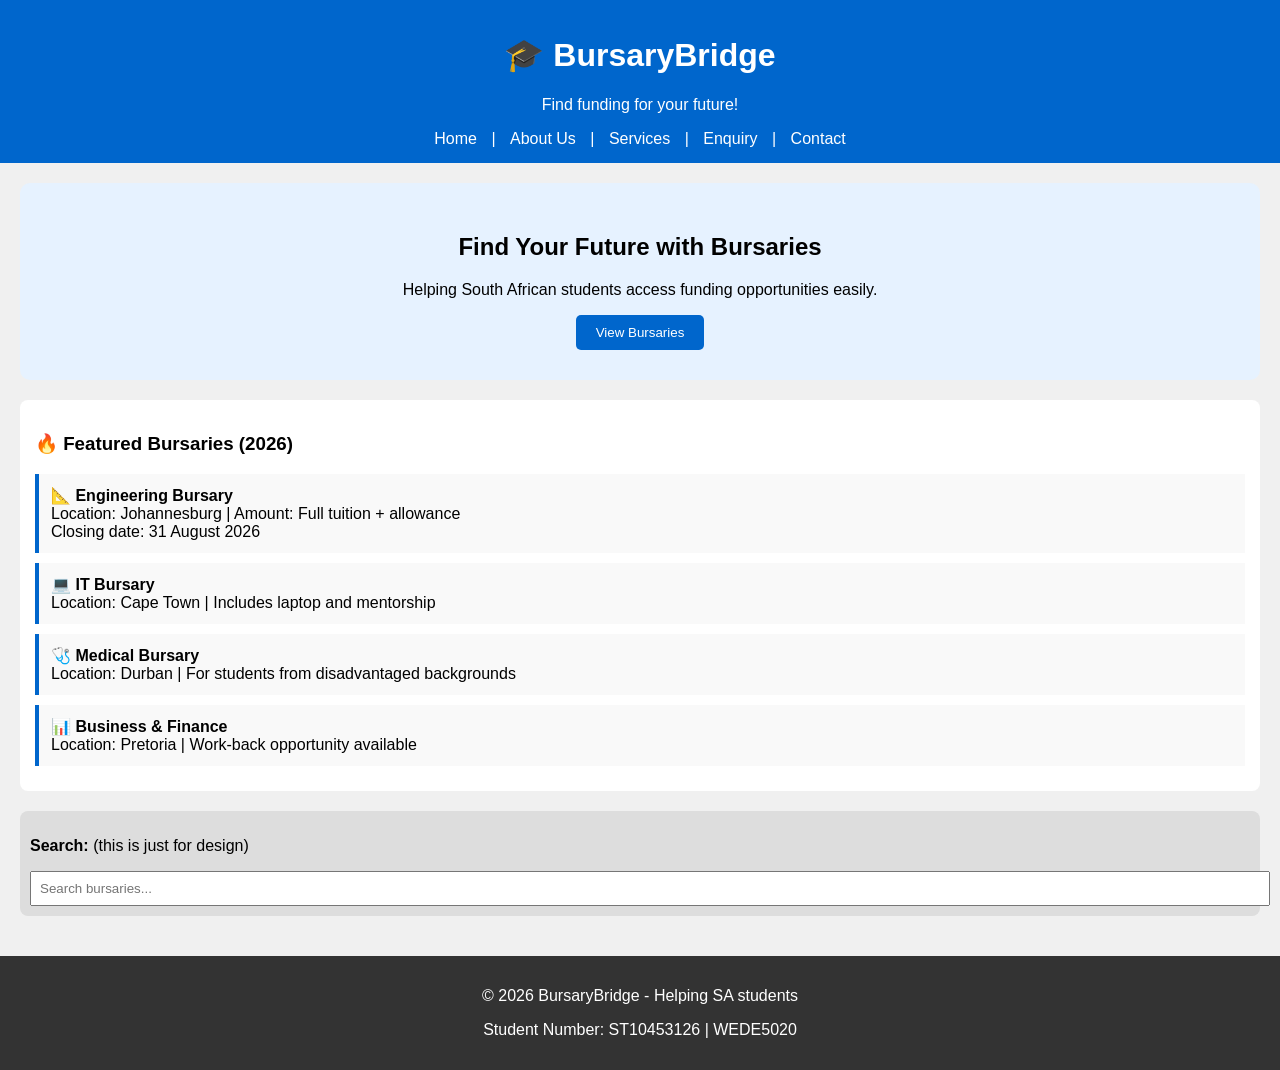
==== index.html @ c9a3b0b3 "feat(bursarybridge): launch full website with 5 pages and responsive CSS" ====
<!DOCTYPE html>
<html lang="en">
<head>
    <meta charset="UTF-8">
    <meta name="viewport" content="width=device-width, initial-scale=1.0">
    <title>BursaryBridge - Home</title>
    <style>
        /* student style - simple and basic */
        body {
            font-family: Arial, Helvetica, sans-serif;
            margin: 0;
            padding: 0;
            background-color: #f0f0f0;
        }
        header {
            background-color: #0066cc;
            color: white;
            padding: 15px;
            text-align: center;
        }
        nav a {
            color: white;
            margin: 0 10px;
            text-decoration: none;
        }
        nav a:hover {
            text-decoration: underline;
        }
        .container {
            padding: 20px;
            min-height: 500px;
        }
        .hero {
            background-color: #e6f2ff;
            padding: 30px;
            text-align: center;
            border-radius: 10px;
            margin-bottom: 20px;
        }
        button {
            background-color: #0066cc;
            color: white;
            padding: 10px 20px;
            border: none;
            cursor: pointer;
            border-radius: 5px;
        }
        button:hover {
            background-color: #004d99;
        }
        .bursary-list {
            background-color: white;
            padding: 15px;
            border-radius: 8px;
        }
        .bursary-item {
            background-color: #f9f9f9;
            padding: 12px;
            margin: 10px 0;
            border-left: 4px solid #0066cc;
        }
        footer {
            background-color: #333;
            color: white;
            text-align: center;
            padding: 15px;
            margin-top: 20px;
        }
    </style>
</head>
<body>

<header>
    <h1>🎓 BursaryBridge</h1>
    <p>Find funding for your future!</p>
    <nav>
        <a href="index.html">Home</a> |
        <a href="about.html">About Us</a> |
        <a href="services.html">Services</a> |
        <a href="enquiry.html">Enquiry</a> |
        <a href="contact.html">Contact</a>
    </nav>
</header>

<div class="container">
    <div class="hero">
        <h2>Find Your Future with Bursaries</h2>
        <p>Helping South African students access funding opportunities easily.</p>
        <button onclick="window.location.href='services.html'">View Bursaries</button>
    </div>

    <div class="bursary-list">
        <h3>🔥 Featured Bursaries (2026)</h3>
        
        <div class="bursary-item">
            <strong>📐 Engineering Bursary</strong><br>
            Location: Johannesburg | Amount: Full tuition + allowance<br>
            Closing date: 31 August 2026
        </div>
        
        <div class="bursary-item">
            <strong>💻 IT Bursary</strong><br>
            Location: Cape Town | Includes laptop and mentorship
        </div>
        
        <div class="bursary-item">
            <strong>🩺 Medical Bursary</strong><br>
            Location: Durban | For students from disadvantaged backgrounds
        </div>
        
        <div class="bursary-item">
            <strong>📊 Business & Finance</strong><br>
            Location: Pretoria | Work-back opportunity available
        </div>
    </div>
    
    <!-- i tried to add a search box but it doesnt work without js -->
    <div style="margin-top: 20px; background:#ddd; padding:10px; border-radius:8px;">
        <p><strong>Search:</strong> (this is just for design)</p>
        <input type="text" placeholder="Search bursaries..." style="width:100%; padding:8px;">
    </div>
</div>

<footer>
    <p>&copy; 2026 BursaryBridge - Helping SA students</p>
    <p>Student Number: ST10453126 | WEDE5020</p>
</footer>

</body>
</html>
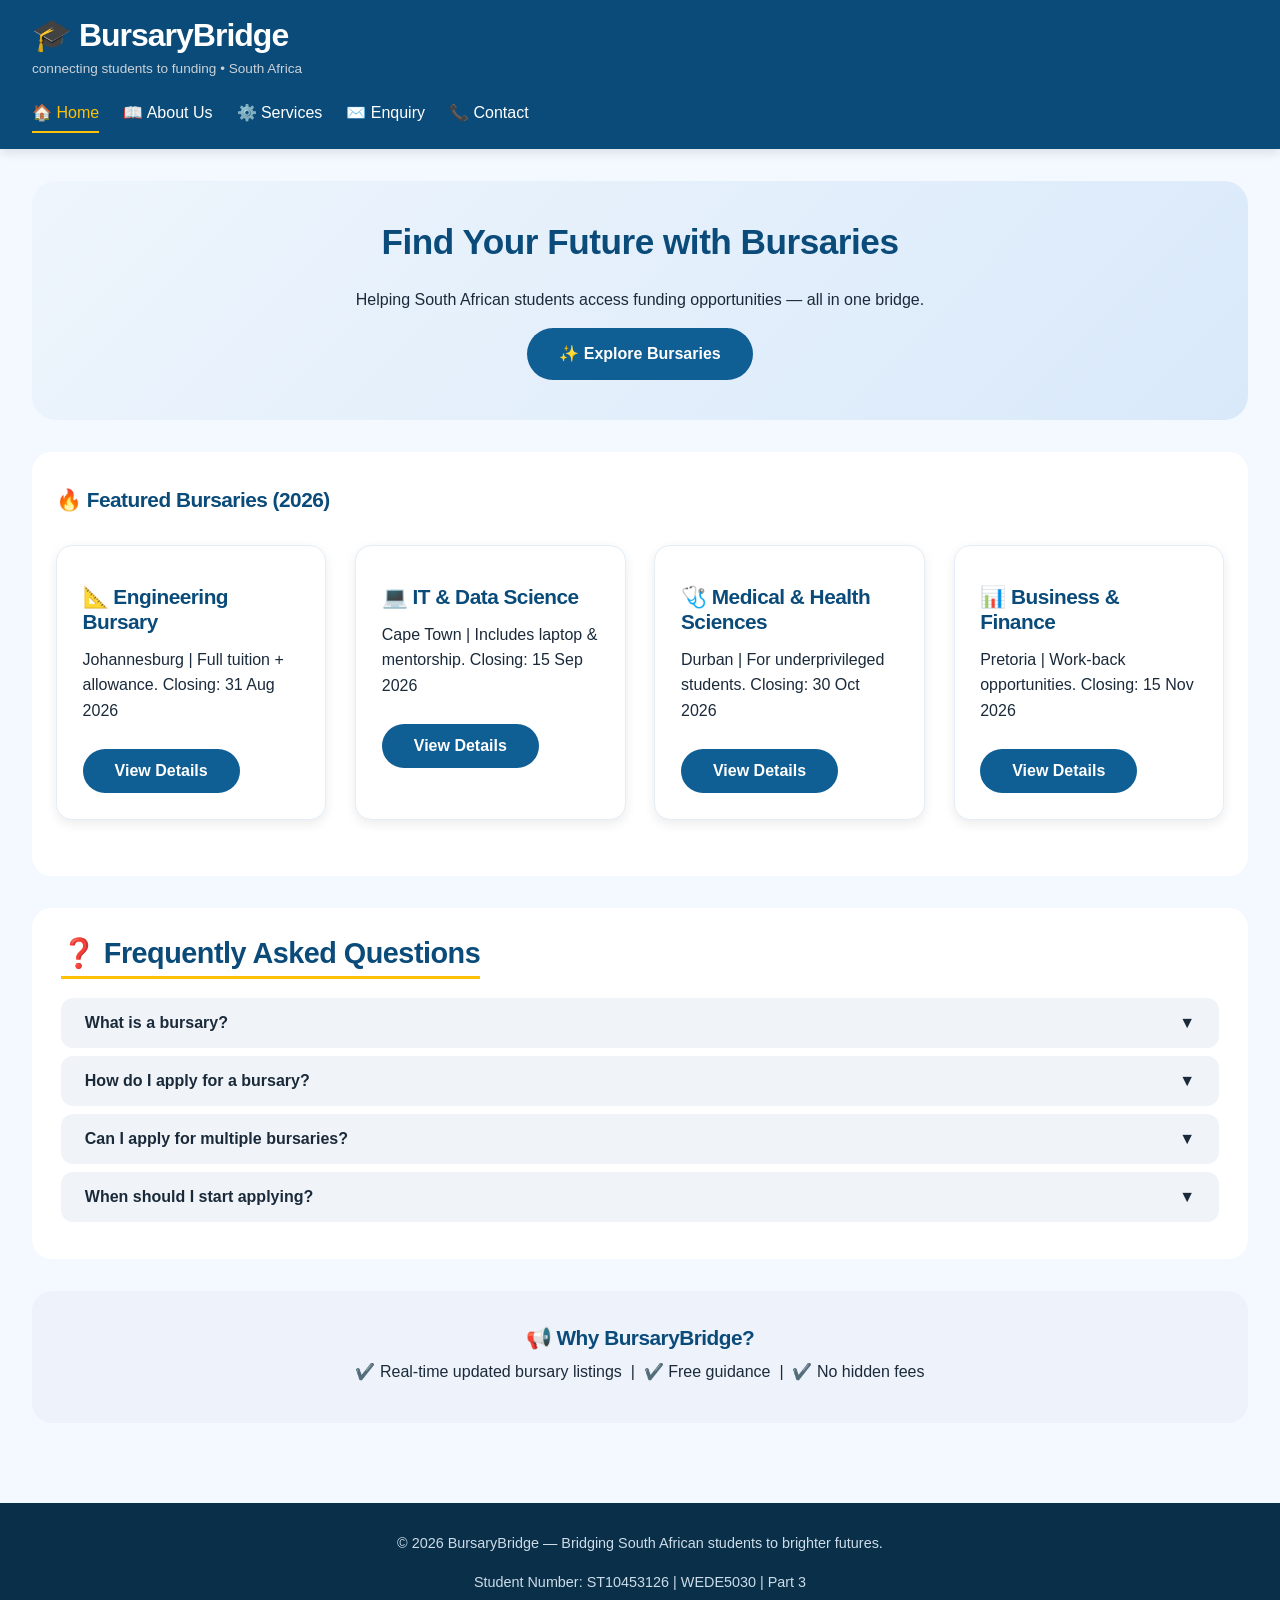
==== commit 19b91ab4: "git add . git commit -m "feat(website): complete BursaryBridge with all features, responsive design " ====
--- a/index.html
+++ b/index.html
@@ -3,128 +3,134 @@
 <head>
     <meta charset="UTF-8">
     <meta name="viewport" content="width=device-width, initial-scale=1.0">
-    <title>BursaryBridge - Home</title>
-    <style>
-        /* student style - simple and basic */
-        body {
-            font-family: Arial, Helvetica, sans-serif;
-            margin: 0;
-            padding: 0;
-            background-color: #f0f0f0;
-        }
-        header {
-            background-color: #0066cc;
-            color: white;
-            padding: 15px;
-            text-align: center;
-        }
-        nav a {
-            color: white;
-            margin: 0 10px;
-            text-decoration: none;
-        }
-        nav a:hover {
-            text-decoration: underline;
-        }
-        .container {
-            padding: 20px;
-            min-height: 500px;
-        }
-        .hero {
-            background-color: #e6f2ff;
-            padding: 30px;
-            text-align: center;
-            border-radius: 10px;
-            margin-bottom: 20px;
-        }
-        button {
-            background-color: #0066cc;
-            color: white;
-            padding: 10px 20px;
-            border: none;
-            cursor: pointer;
-            border-radius: 5px;
-        }
-        button:hover {
-            background-color: #004d99;
-        }
-        .bursary-list {
-            background-color: white;
-            padding: 15px;
-            border-radius: 8px;
-        }
-        .bursary-item {
-            background-color: #f9f9f9;
-            padding: 12px;
-            margin: 10px 0;
-            border-left: 4px solid #0066cc;
-        }
-        footer {
-            background-color: #333;
-            color: white;
-            text-align: center;
-            padding: 15px;
-            margin-top: 20px;
-        }
-    </style>
+    
+    <!-- ========== SEO META TAGS ========== -->
+    <title>BursaryBridge - Find Bursaries in South Africa</title>
+    <meta name="title" content="BursaryBridge - Find Bursaries in South Africa">
+    <meta name="description" content="BursaryBridge helps South African students find and apply for bursaries. Find funding for engineering, IT, medical, and business studies.">
+    <meta name="keywords" content="bursaries, south africa, student funding, scholarships, study grants, university funding">
+    <meta name="robots" content="index, follow">
+    <link rel="canonical" href="https://bursarybridge.co.za/">
+    
+    <!-- Open Graph / Social Media -->
+    <meta property="og:title" content="BursaryBridge - Find Bursaries in South Africa">
+    <meta property="og:description" content="Find funding for your studies. BursaryBridge helps South African students access bursary opportunities.">
+    <meta property="og:type" content="website">
+    <meta property="og:url" content="https://bursarybridge.co.za/">
+    
+    <link rel="stylesheet" href="style.css">
 </head>
 <body>
 
-<header>
-    <h1>🎓 BursaryBridge</h1>
-    <p>Find funding for your future!</p>
-    <nav>
-        <a href="index.html">Home</a> |
-        <a href="about.html">About Us</a> |
-        <a href="services.html">Services</a> |
-        <a href="enquiry.html">Enquiry</a> |
-        <a href="contact.html">Contact</a>
+<header class="site-header">
+    <div class="logo-area">
+        <h1>🎓 BursaryBridge</h1>
+        <p>connecting students to funding • South Africa</p>
+    </div>
+    <nav class="nav-links">
+        <a href="index.html" class="active">🏠 Home</a>
+        <a href="about.html">📖 About Us</a>
+        <a href="services.html">⚙️ Services</a>
+        <a href="enquiry.html">✉️ Enquiry</a>
+        <a href="contact.html">📞 Contact</a>
     </nav>
 </header>
 
-<div class="container">
+<main class="container">
+    <!-- ========== HERO SECTION ========== -->
     <div class="hero">
         <h2>Find Your Future with Bursaries</h2>
-        <p>Helping South African students access funding opportunities easily.</p>
-        <button onclick="window.location.href='services.html'">View Bursaries</button>
+        <p>Helping South African students access funding opportunities — all in one bridge.</p>
+        <a href="services.html" class="btn-primary">✨ Explore Bursaries</a>
     </div>
 
+    <!-- ========== FEATURED BURSARIES ========== -->
     <div class="bursary-list">
         <h3>🔥 Featured Bursaries (2026)</h3>
+        <div class="card-grid">
+            <div class="card">
+                <h3>📐 Engineering Bursary</h3>
+                <p>Johannesburg | Full tuition + allowance. Closing: 31 Aug 2026</p>
+                <button class="btn-primary view-details" data-id="1" style="margin-top:10px;">View Details</button>
+            </div>
+            <div class="card">
+                <h3>💻 IT & Data Science</h3>
+                <p>Cape Town | Includes laptop & mentorship. Closing: 15 Sep 2026</p>
+                <button class="btn-primary view-details" data-id="2" style="margin-top:10px;">View Details</button>
+            </div>
+            <div class="card">
+                <h3>🩺 Medical & Health Sciences</h3>
+                <p>Durban | For underprivileged students. Closing: 30 Oct 2026</p>
+                <button class="btn-primary view-details" data-id="3" style="margin-top:10px;">View Details</button>
+            </div>
+            <div class="card">
+                <h3>📊 Business & Finance</h3>
+                <p>Pretoria | Work-back opportunities. Closing: 15 Nov 2026</p>
+                <button class="btn-primary view-details" data-id="4" style="margin-top:10px;">View Details</button>
+            </div>
+        </div>
+    </div>
+
+    <!-- ========== ACCORDION / FAQ SECTION (NEW) ========== -->
+    <div class="accordion-section" style="margin-top: 2rem; background: white; padding: 1.8rem; border-radius: 20px;">
+        <h2>❓ Frequently Asked Questions</h2>
         
-        <div class="bursary-item">
-            <strong>📐 Engineering Bursary</strong><br>
-            Location: Johannesburg | Amount: Full tuition + allowance<br>
-            Closing date: 31 August 2026
+        <div class="accordion-item">
+            <button class="accordion-header">What is a bursary?</button>
+            <div class="accordion-body">
+                <p>A bursary is a financial award given to students to help fund their studies. Unlike a loan, it does not need to be repaid. Bursaries are usually awarded based on academic merit, financial need, or a combination of both.</p>
+            </div>
         </div>
         
-        <div class="bursary-item">
-            <strong>💻 IT Bursary</strong><br>
-            Location: Cape Town | Includes laptop and mentorship
+        <div class="accordion-item">
+            <button class="accordion-header">How do I apply for a bursary?</button>
+            <div class="accordion-body">
+                <p>Each bursary has different requirements. Generally, you need to submit an application form, academic records, a motivation letter, and sometimes references. Check each bursary's specific requirements on our Services page.</p>
+            </div>
         </div>
         
-        <div class="bursary-item">
-            <strong>🩺 Medical Bursary</strong><br>
-            Location: Durban | For students from disadvantaged backgrounds
+        <div class="accordion-item">
+            <button class="accordion-header">Can I apply for multiple bursaries?</button>
+            <div class="accordion-body">
+                <p>Yes! You can apply for as many bursaries as you qualify for. This increases your chances of receiving funding. Just make sure you meet the requirements for each one.</p>
+            </div>
         </div>
         
-        <div class="bursary-item">
-            <strong>📊 Business & Finance</strong><br>
-            Location: Pretoria | Work-back opportunity available
+        <div class="accordion-item">
+            <button class="accordion-header">When should I start applying?</button>
+            <div class="accordion-body">
+                <p>Most bursaries open for applications between August and January for the following academic year. We recommend starting your research at least 6 months before you plan to study.</p>
+            </div>
         </div>
     </div>
-    
-    <!-- i tried to add a search box but it doesnt work without js -->
-    <div style="margin-top: 20px; background:#ddd; padding:10px; border-radius:8px;">
-        <p><strong>Search:</strong> (this is just for design)</p>
-        <input type="text" placeholder="Search bursaries..." style="width:100%; padding:8px;">
+
+    <!-- ========== INFO BOX ========== -->
+    <div class="info-box text-center" style="margin-top: 2rem;">
+        <h3>📢 Why BursaryBridge?</h3>
+        <p>✔️ Real-time updated bursary listings &nbsp;|&nbsp; ✔️ Free guidance &nbsp;|&nbsp; ✔️ No hidden fees</p>
+    </div>
+</main>
+
+<!-- ========== MODAL (NEW) ========== -->
+<div id="bursaryModal" class="modal">
+    <div class="modal-content">
+        <span class="close-modal">&times;</span>
+        <h3 id="modalTitle">Bursary Details</h3>
+        <p><strong>Provider:</strong> <span id="modalProvider"></span></p>
+        <p><strong>Location:</strong> <span id="modalLocation"></span></p>
+        <p><strong>Description:</strong> <span id="modalDescription"></span></p>
+        <p><strong>Closing Date:</strong> <span id="modalClosing"></span></p>
+        <br>
+        <a href="enquiry.html" class="btn-primary">Apply Now</a>
     </div>
 </div>
 
 <footer>
-    <p>&copy; 2026 BursaryBridge - Helping SA students</p>
-    <p>Student Number: ST10453126 | WEDE5020</p>
+    <p>&copy; 2026 BursaryBridge — Bridging South African students to brighter futures.</p>
+    <p>Student Number: ST10453126 | WEDE5030 | Part 3</p>
 </footer>
 
+<!-- ========== JAVASCRIPT ========== -->
+<script src="script.js"></script>
 </body>
 </html>
--- a/style.css
+++ b/style.css
@@ -0,0 +1,792 @@
+/* ========================================
+   BursaryBridge - External Stylesheet
+   Student: ST10453126
+   Module: WEDE5030
+   Part: 3 (Fully Updated)
+   ======================================== */
+
+/* ========== 2.2 CSS RESET & BASE STYLES ========== */
+* {
+    margin: 0;
+    padding: 0;
+    box-sizing: border-box;
+}
+
+/* Base styles - consistent across all pages */
+body {
+    font-family: 'Segoe UI', Tahoma, Geneva, Verdana, sans-serif;
+    font-size: 16px;
+    line-height: 1.6;
+    color: #1a2a3a;
+    background-color: #f4f9ff;
+}
+
+/* ========== 2.3 TYPOGRAPHY STYLES ========== */
+h1, h2, h3, h4, h5, h6 {
+    font-weight: 700;
+    line-height: 1.2;
+    margin-bottom: 0.5rem;
+    color: #0a4b7a;
+    letter-spacing: -0.5px;
+}
+
+h1 {
+    font-size: 2rem;
+    letter-spacing: -1px;
+}
+
+h2 {
+    font-size: 1.8rem;
+    border-bottom: 3px solid #ffc107;
+    display: inline-block;
+    padding-bottom: 0.3rem;
+    margin-bottom: 1.2rem;
+}
+
+h3 {
+    font-size: 1.3rem;
+    margin-top: 0.8rem;
+}
+
+p {
+    margin-bottom: 1rem;
+}
+
+/* ========== 2.4 LAYOUT STRUCTURE (Flexbox & Grid) ========== */
+/* Header styles */
+.site-header {
+    background-color: #0a4b7a;
+    color: white;
+    padding: 1rem 2rem;
+    position: sticky;
+    top: 0;
+    z-index: 100;
+    box-shadow: 0 4px 10px rgba(0, 0, 0, 0.1);
+}
+
+.logo-area h1 {
+    color: white;
+    margin-bottom: 0.2rem;
+}
+
+.logo-area p {
+    font-size: 0.85rem;
+    opacity: 0.9;
+    color: #e0e0e0;
+}
+
+/* Navigation - Flexbox layout */
+.nav-links {
+    margin-top: 0.75rem;
+    display: flex;
+    flex-wrap: wrap;
+    gap: 0.5rem 1.5rem;
+}
+
+.nav-links a {
+    color: white;
+    text-decoration: none;
+    font-weight: 500;
+    padding: 0.3rem 0;
+    border-bottom: 2px solid transparent;
+    transition: all 0.2s ease;
+}
+
+.nav-links a:hover {
+    border-bottom-color: #ffc107;
+    color: #ffecb3;
+}
+
+.nav-links a.active {
+    border-bottom-color: #ffc107;
+    color: #ffc107;
+}
+
+/* Main container - responsive max-width */
+.container {
+    max-width: 1300px;
+    margin: 0 auto;
+    padding: 2rem;
+    min-height: 60vh;
+}
+
+/* Card Grid - CSS Grid layout */
+.card-grid {
+    display: grid;
+    grid-template-columns: repeat(auto-fit, minmax(260px, 1fr));
+    gap: 1.8rem;
+    margin: 2rem 0;
+}
+
+.card {
+    background: white;
+    border-radius: 16px;
+    padding: 1.6rem;
+    box-shadow: 0 4px 12px rgba(0, 0, 0, 0.08);
+    transition: transform 0.2s ease, box-shadow 0.2s ease;
+    border: 1px solid #e2edf7;
+}
+
+.card:hover {
+    transform: translateY(-5px);
+    box-shadow: 0 8px 24px rgba(0, 0, 0, 0.12);
+}
+
+.card h3 {
+    color: #0a4b7a;
+    margin-bottom: 0.75rem;
+}
+
+/* Hero section */
+.hero {
+    background: linear-gradient(135deg, #eef5fc 0%, #d9e9fa 100%);
+    border-radius: 24px;
+    padding: 2.5rem 2rem;
+    margin-bottom: 2rem;
+    text-align: center;
+}
+
+.hero h2 {
+    border-bottom: none;
+    font-size: 2.2rem;
+}
+
+/* Two-column layout - Flexbox */
+.two-column {
+    display: flex;
+    flex-wrap: wrap;
+    gap: 2rem;
+    margin: 1.5rem 0;
+}
+
+.two-column > * {
+    flex: 1;
+    min-width: 250px;
+}
+
+/* Form layout */
+.form-card, .contact-info, .contact-form {
+    background: white;
+    border-radius: 20px;
+    padding: 1.8rem;
+    margin-bottom: 1.5rem;
+    box-shadow: 0 2px 8px rgba(0, 0, 0, 0.05);
+}
+
+/* Info box */
+.info-box {
+    background-color: #eef2fa;
+    padding: 1.4rem;
+    border-radius: 20px;
+    margin: 1rem 0;
+}
+
+/* Bursary items - list styling */
+.bursary-list {
+    background: white;
+    padding: 1.5rem;
+    border-radius: 20px;
+}
+
+.bursary-item {
+    background-color: #f9f9f9;
+    padding: 1rem;
+    margin: 0.8rem 0;
+    border-left: 4px solid #0a4b7a;
+    border-radius: 8px;
+    transition: background-color 0.2s;
+}
+
+.bursary-item:hover {
+    background-color: #eef2fa;
+}
+
+/* ========== 2.5 VISUAL STYLES & INTERACTIVE ELEMENTS ========== */
+/* Button styles */
+.btn-primary, button[type="submit"] {
+    background-color: #0f5e94;
+    border: none;
+    padding: 0.8rem 2rem;
+    font-size: 1rem;
+    font-weight: bold;
+    color: white;
+    border-radius: 40px;
+    cursor: pointer;
+    transition: all 0.2s ease;
+    display: inline-block;
+    text-decoration: none;
+}
+
+.btn-primary:hover, button[type="submit"]:hover {
+    background-color: #09426b;
+    transform: scale(1.02);
+}
+
+.btn-primary:active, button[type="submit"]:active {
+    transform: scale(0.98);
+}
+
+/* Form input styles */
+input, textarea, select {
+    width: 100%;
+    padding: 12px 15px;
+    border: 1px solid #cbdbe2;
+    border-radius: 30px;
+    font-family: inherit;
+    font-size: 1rem;
+    transition: all 0.2s ease;
+    background: white;
+}
+
+input:focus, textarea:focus, select:focus {
+    outline: none;
+    border-color: #0f5e94;
+    box-shadow: 0 0 0 3px rgba(15, 94, 148, 0.2);
+}
+
+/* Hover effects for form elements */
+input:hover, textarea:hover, select:hover {
+    border-color: #0f5e94;
+}
+
+/* Form group spacing */
+.form-group {
+    margin-bottom: 1.2rem;
+}
+
+/* Success alert */
+.alert {
+    background: #d4edda;
+    color: #155724;
+    padding: 0.8rem 1.2rem;
+    border-radius: 40px;
+    margin-bottom: 1rem;
+    border-left: 4px solid #28a745;
+}
+
+/* Footer */
+footer {
+    background-color: #0a2f48;
+    color: #cddce9;
+    text-align: center;
+    padding: 1.8rem;
+    margin-top: 2rem;
+    font-size: 0.9rem;
+}
+
+/* Horizontal rule */
+hr {
+    margin: 1.5rem 0;
+    border: none;
+    height: 1px;
+    background: linear-gradient(to right, #ddd, #0a4b7a, #ddd);
+}
+
+/* Service icons */
+.service-icon {
+    font-size: 2.5rem;
+    margin-bottom: 0.5rem;
+}
+
+/* Coming soon box */
+.coming-soon {
+    background: #fff3cd;
+    padding: 1.2rem;
+    border-radius: 16px;
+    margin-top: 1.5rem;
+    text-align: center;
+    border-left: 4px solid #ffc107;
+}
+
+/* Search box */
+.search-box {
+    margin-top: 1.5rem;
+    background: #e9ecef;
+    padding: 1rem;
+    border-radius: 40px;
+}
+
+/* ========================================
+   PART 3 ADDITIONS
+   ======================================== */
+
+/* ========== FORM ERROR MESSAGES ========== */
+.error-message {
+    color: #dc3545;
+    font-size: 0.85rem;
+    display: none;
+    margin-top: 0.25rem;
+}
+
+.alert.error {
+    background: #f8d7da;
+    color: #721c24;
+    border-left-color: #dc3545;
+}
+
+/* ========== LOADING SPINNER ========== */
+#loadingSpinner, #contactLoadingSpinner {
+    display: none;
+    margin-top: 1rem;
+}
+
+.spinner {
+    display: inline-block;
+    width: 20px;
+    height: 20px;
+    border: 3px solid #f3f3f3;
+    border-top: 3px solid #0066cc;
+    border-radius: 50%;
+    animation: spin 0.8s linear infinite;
+}
+
+@keyframes spin {
+    0% { transform: rotate(0deg); }
+    100% { transform: rotate(360deg); }
+}
+
+/* ========== MODAL STYLES ========== */
+.modal {
+    display: none;
+    position: fixed;
+    top: 0;
+    left: 0;
+    width: 100%;
+    height: 100%;
+    background: rgba(0, 0, 0, 0.6);
+    z-index: 1000;
+    animation: fadeIn 0.3s ease;
+}
+
+.modal-content {
+    background: white;
+    max-width: 550px;
+    margin: 10% auto;
+    padding: 2.5rem;
+    border-radius: 24px;
+    position: relative;
+    animation: slideDown 0.3s ease;
+    box-shadow: 0 20px 60px rgba(0, 0, 0, 0.3);
+}
+
+.close-modal {
+    position: absolute;
+    top: 0.8rem;
+    right: 1.5rem;
+    font-size: 2.5rem;
+    cursor: pointer;
+    color: #888;
+    transition: color 0.2s;
+}
+
+.close-modal:hover {
+    color: #333;
+}
+
+@keyframes fadeIn {
+    from { opacity: 0; }
+    to { opacity: 1; }
+}
+
+@keyframes slideDown {
+    from { transform: translateY(-60px); opacity: 0; }
+    to { transform: translateY(0); opacity: 1; }
+}
+
+/* ========== ACCORDION / FAQ STYLES ========== */
+.accordion-section {
+    background: white;
+    padding: 1.8rem;
+    border-radius: 20px;
+    margin-top: 2rem;
+}
+
+.accordion-item {
+    margin-bottom: 0.5rem;
+}
+
+.accordion-header {
+    background: #f0f4f8;
+    color: #1a2a3a;
+    cursor: pointer;
+    padding: 1rem 1.5rem;
+    width: 100%;
+    text-align: left;
+    border: none;
+    border-radius: 12px;
+    font-size: 1rem;
+    font-weight: 600;
+    transition: all 0.3s ease;
+    position: relative;
+}
+
+.accordion-header:hover {
+    background: #e2edf7;
+}
+
+.accordion-header::after {
+    content: '▼';
+    position: absolute;
+    right: 1.5rem;
+    top: 50%;
+    transform: translateY(-50%);
+    transition: transform 0.3s ease;
+}
+
+.accordion-header.active::after {
+    transform: translateY(-50%) rotate(180deg);
+}
+
+.accordion-body {
+    padding: 0 1rem;
+    max-height: 0;
+    overflow: hidden;
+    transition: max-height 0.4s ease, padding 0.3s ease;
+    background: #fafcfe;
+    border-radius: 0 0 12px 12px;
+}
+
+.accordion-body.open {
+    max-height: 400px;
+    padding: 1rem 1.5rem;
+}
+
+/* ========== LIGHTBOX / GALLERY STYLES ========== */
+.gallery-section {
+    background: white;
+    padding: 1.8rem;
+    border-radius: 20px;
+    margin-top: 2rem;
+}
+
+.gallery-grid {
+    display: grid;
+    grid-template-columns: repeat(auto-fit, minmax(200px, 1fr));
+    gap: 1.2rem;
+    margin-top: 1rem;
+}
+
+.gallery-item {
+    cursor: pointer;
+    transition: transform 0.3s ease;
+    border-radius: 12px;
+    overflow: hidden;
+}
+
+.gallery-item:hover {
+    transform: scale(1.03);
+}
+
+.gallery-item img {
+    width: 100%;
+    height: 200px;
+    object-fit: cover;
+    border-radius: 12px;
+    transition: filter 0.3s ease;
+}
+
+.gallery-item:hover img {
+    filter: brightness(0.9);
+}
+
+.gallery-item p {
+    text-align: center;
+    margin-top: 0.5rem;
+    font-weight: 500;
+}
+
+/* Lightbox */
+.lightbox {
+    display: none;
+    position: fixed;
+    top: 0;
+    left: 0;
+    width: 100%;
+    height: 100%;
+    background: rgba(0, 0, 0, 0.9);
+    z-index: 2000;
+    padding: 2rem;
+    box-sizing: border-box;
+    animation: fadeIn 0.3s ease;
+}
+
+.close-lightbox {
+    position: absolute;
+    top: 20px;
+    right: 40px;
+    font-size: 40px;
+    color: white;
+    cursor: pointer;
+    transition: color 0.2s;
+}
+
+.close-lightbox:hover {
+    color: #ccc;
+}
+
+.lightbox-content {
+    display: block;
+    max-width: 70%;
+    max-height: 70%;
+    margin: 5% auto;
+    object-fit: contain;
+    border-radius: 12px;
+}
+
+#lightboxCaption {
+    text-align: center;
+    color: white;
+    font-size: 1.2rem;
+    margin-top: 1rem;
+}
+
+/* ========== SEARCH / FILTER STYLES ========== */
+.search-section {
+    background: white;
+    padding: 1.8rem;
+    border-radius: 20px;
+    margin-top: 2rem;
+}
+
+.search-filters {
+    display: flex;
+    flex-wrap: wrap;
+    gap: 1rem;
+    margin: 1rem 0;
+}
+
+.search-filters input,
+.search-filters select {
+    flex: 1;
+    min-width: 150px;
+    padding: 12px 18px;
+    border: 1px solid #cbdbe2;
+    border-radius: 30px;
+    font-family: inherit;
+    font-size: 1rem;
+    background: white;
+    transition: all 0.2s ease;
+}
+
+.search-filters input:focus,
+.search-filters select:focus {
+    outline: none;
+    border-color: #0f5e94;
+    box-shadow: 0 0 0 3px rgba(15, 94, 148, 0.2);
+}
+
+.search-filters input {
+    flex: 2;
+}
+
+/* ========== CHARACTER COUNTER ========== */
+#charCount, #contactCharCount {
+    font-size: 0.8rem;
+    color: #888;
+    margin-top: 0.25rem;
+    display: block;
+}
+
+/* ========== NO RESULTS MESSAGE ========== */
+.no-results {
+    grid-column: 1 / -1;
+    text-align: center;
+    padding: 2rem;
+    color: #666;
+}
+
+/* ========== 3.1 MEDIA QUERIES - RESPONSIVE DESIGN ========== */
+
+/* Tablet breakpoint (768px - 1024px) */
+@media screen and (max-width: 1024px) {
+    .container {
+        padding: 1.5rem;
+    }
+    
+    h1 {
+        font-size: 1.8rem;
+    }
+    
+    h2 {
+        font-size: 1.6rem;
+    }
+    
+    .hero h2 {
+        font-size: 1.8rem;
+    }
+    
+    .card-grid {
+        grid-template-columns: repeat(auto-fit, minmax(240px, 1fr));
+        gap: 1.2rem;
+    }
+    
+    .modal-content {
+        margin: 15% auto;
+        padding: 2rem;
+    }
+}
+
+/* Mobile breakpoint (up to 767px) */
+@media screen and (max-width: 767px) {
+    .container {
+        padding: 1rem;
+    }
+    
+    .nav-links {
+        flex-direction: column;
+        gap: 0.3rem;
+        margin-top: 0.5rem;
+    }
+    
+    .nav-links a {
+        display: block;
+        padding: 0.5rem 0;
+    }
+    
+    body {
+        font-size: 14px;
+    }
+    
+    h1 {
+        font-size: 1.5rem;
+    }
+    
+    h2 {
+        font-size: 1.3rem;
+    }
+    
+    .hero {
+        padding: 1.5rem;
+    }
+    
+    .hero h2 {
+        font-size: 1.4rem;
+    }
+    
+    .card-grid {
+        grid-template-columns: 1fr;
+        gap: 1rem;
+    }
+    
+    .two-column {
+        flex-direction: column;
+        gap: 1rem;
+    }
+    
+    .form-card, .contact-info, .contact-form {
+        padding: 1rem;
+    }
+    
+    .btn-primary, button[type="submit"] {
+        padding: 0.6rem 1.5rem;
+        width: 100%;
+        text-align: center;
+    }
+    
+    footer {
+        padding: 1rem;
+        font-size: 0.75rem;
+    }
+    
+    .modal-content {
+        margin: 20% 1rem;
+        padding: 1.5rem;
+    }
+    
+    .close-modal {
+        font-size: 2rem;
+        top: 0.5rem;
+        right: 1rem;
+    }
+    
+    .gallery-grid {
+        grid-template-columns: repeat(auto-fit, minmax(150px, 1fr));
+    }
+    
+    .gallery-item img {
+        height: 150px;
+    }
+    
+    .lightbox-content {
+        max-width: 95%;
+        max-height: 60%;
+        margin: 20% auto;
+    }
+    
+    .close-lightbox {
+        top: 10px;
+        right: 20px;
+        font-size: 30px;
+    }
+    
+    .search-filters {
+        flex-direction: column;
+    }
+    
+    .search-filters input,
+    .search-filters select {
+        flex: none;
+        width: 100%;
+    }
+    
+    .accordion-header {
+        font-size: 0.9rem;
+        padding: 0.8rem 1rem;
+    }
+    
+    .accordion-header::after {
+        right: 1rem;
+    }
+}
+
+/* Small mobile (up to 480px) */
+@media screen and (max-width: 480px) {
+    .site-header {
+        padding: 0.8rem 1rem;
+    }
+    
+    .logo-area h1 {
+        font-size: 1.3rem;
+    }
+    
+    .logo-area p {
+        font-size: 0.7rem;
+    }
+    
+    .hero {
+        padding: 1rem;
+    }
+    
+    .card {
+        padding: 1rem;
+    }
+    
+    input, textarea, select {
+        padding: 10px 12px;
+    }
+    
+    .gallery-grid {
+        grid-template-columns: 1fr;
+    }
+    
+    .gallery-item img {
+        height: 180px;
+    }
+}
+
+/* ========== UTILITY CLASSES ========== */
+.text-center {
+    text-align: center;
+}
+
+.mt-2 {
+    margin-top: 1rem;
+}
+
+.mb-2 {
+    margin-bottom: 1rem;
+}
+
+.hidden {
+    display: none;
+}
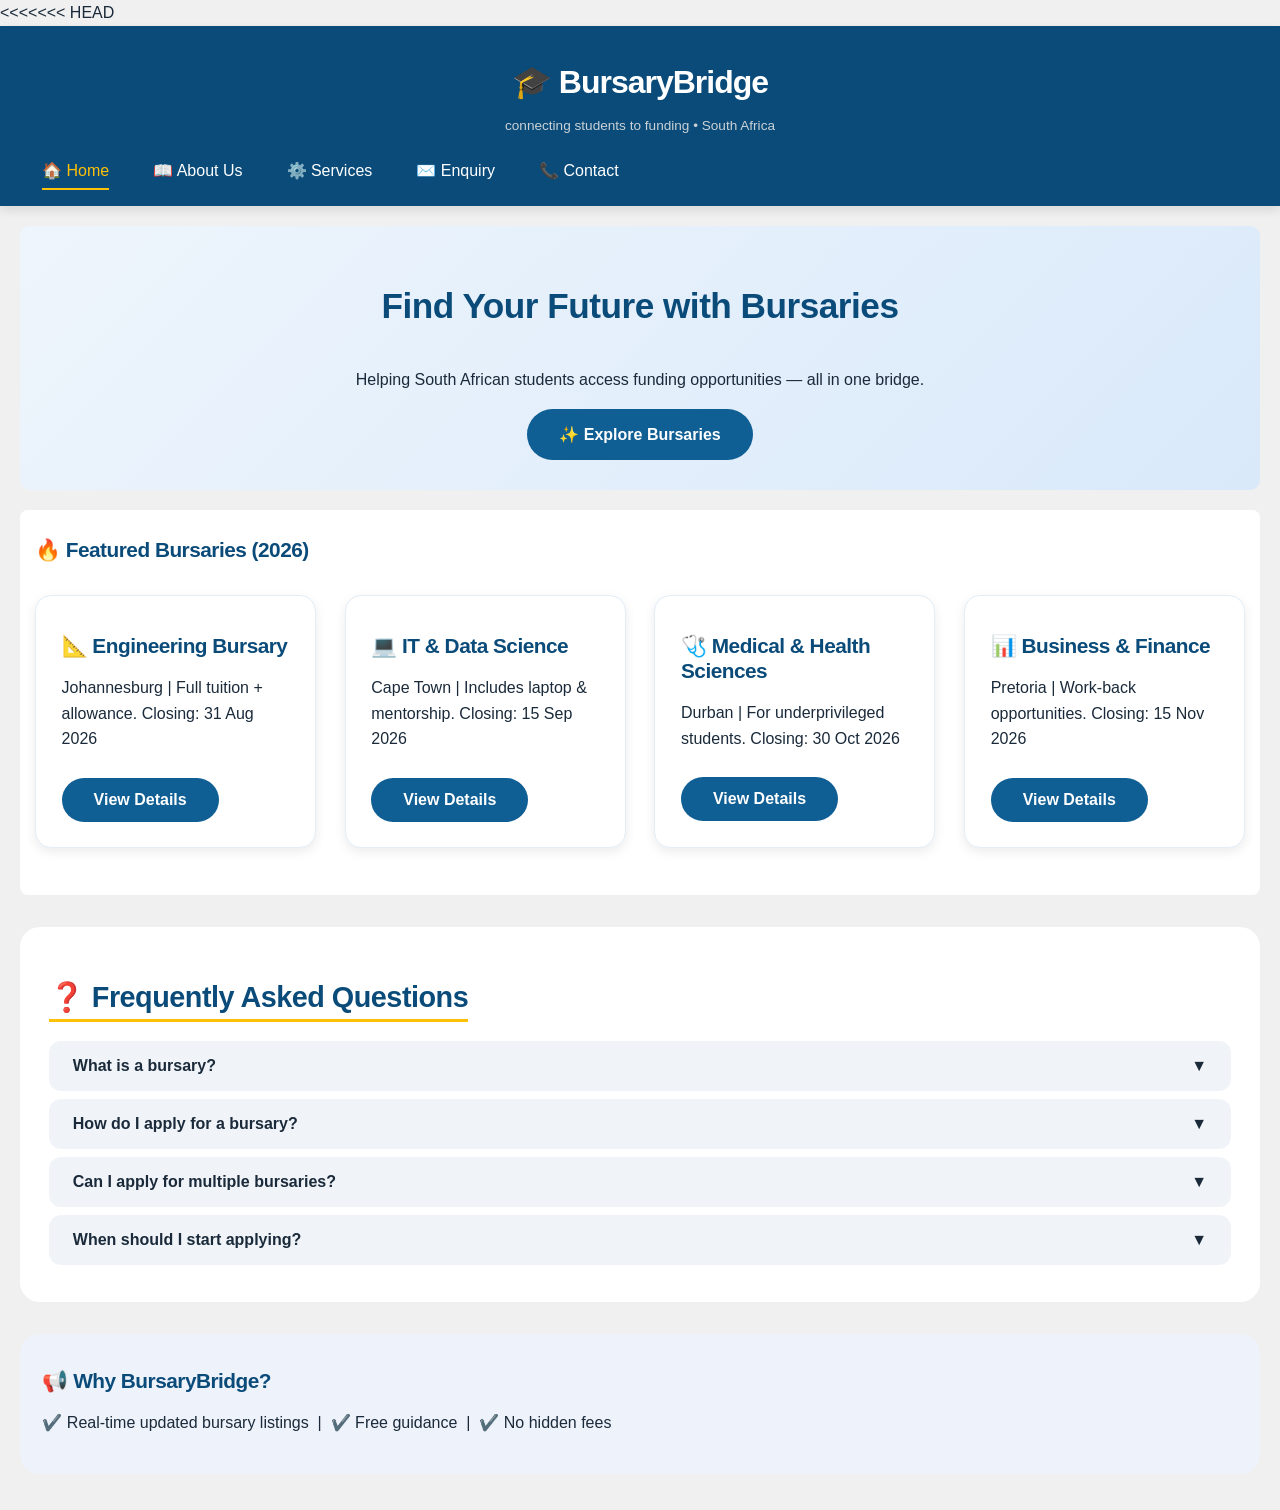
==== commit 549c4ba4: "Merge: resolve conflicts" ====
--- a/index.html
+++ b/index.html
@@ -3,6 +3,7 @@
 <head>
     <meta charset="UTF-8">
     <meta name="viewport" content="width=device-width, initial-scale=1.0">
+<<<<<<< HEAD
     
     <!-- ========== SEO META TAGS ========== -->
     <title>BursaryBridge - Find Bursaries in South Africa</title>
@@ -122,15 +123,139 @@
         <p><strong>Closing Date:</strong> <span id="modalClosing"></span></p>
         <br>
         <a href="enquiry.html" class="btn-primary">Apply Now</a>
+=======
+    <title>BursaryBridge - Home</title>
+    <style>
+        /* student style - simple and basic */
+        body {
+            font-family: Arial, Helvetica, sans-serif;
+            margin: 0;
+            padding: 0;
+            background-color: #f0f0f0;
+        }
+        header {
+            background-color: #0066cc;
+            color: white;
+            padding: 15px;
+            text-align: center;
+        }
+        nav a {
+            color: white;
+            margin: 0 10px;
+            text-decoration: none;
+        }
+        nav a:hover {
+            text-decoration: underline;
+        }
+        .container {
+            padding: 20px;
+            min-height: 500px;
+        }
+        .hero {
+            background-color: #e6f2ff;
+            padding: 30px;
+            text-align: center;
+            border-radius: 10px;
+            margin-bottom: 20px;
+        }
+        button {
+            background-color: #0066cc;
+            color: white;
+            padding: 10px 20px;
+            border: none;
+            cursor: pointer;
+            border-radius: 5px;
+        }
+        button:hover {
+            background-color: #004d99;
+        }
+        .bursary-list {
+            background-color: white;
+            padding: 15px;
+            border-radius: 8px;
+        }
+        .bursary-item {
+            background-color: #f9f9f9;
+            padding: 12px;
+            margin: 10px 0;
+            border-left: 4px solid #0066cc;
+        }
+        footer {
+            background-color: #333;
+            color: white;
+            text-align: center;
+            padding: 15px;
+            margin-top: 20px;
+        }
+    </style>
+</head>
+<body>
+
+<header>
+    <h1>🎓 BursaryBridge</h1>
+    <p>Find funding for your future!</p>
+    <nav>
+        <a href="index.html">Home</a> |
+        <a href="about.html">About Us</a> |
+        <a href="services.html">Services</a> |
+        <a href="enquiry.html">Enquiry</a> |
+        <a href="contact.html">Contact</a>
+    </nav>
+</header>
+
+<div class="container">
+    <div class="hero">
+        <h2>Find Your Future with Bursaries</h2>
+        <p>Helping South African students access funding opportunities easily.</p>
+        <button onclick="window.location.href='services.html'">View Bursaries</button>
+    </div>
+
+    <div class="bursary-list">
+        <h3>🔥 Featured Bursaries (2026)</h3>
+        
+        <div class="bursary-item">
+            <strong>📐 Engineering Bursary</strong><br>
+            Location: Johannesburg | Amount: Full tuition + allowance<br>
+            Closing date: 31 August 2026
+        </div>
+        
+        <div class="bursary-item">
+            <strong>💻 IT Bursary</strong><br>
+            Location: Cape Town | Includes laptop and mentorship
+        </div>
+        
+        <div class="bursary-item">
+            <strong>🩺 Medical Bursary</strong><br>
+            Location: Durban | For students from disadvantaged backgrounds
+        </div>
+        
+        <div class="bursary-item">
+            <strong>📊 Business & Finance</strong><br>
+            Location: Pretoria | Work-back opportunity available
+        </div>
+    </div>
+    
+    <!-- i tried to add a search box but it doesnt work without js -->
+    <div style="margin-top: 20px; background:#ddd; padding:10px; border-radius:8px;">
+        <p><strong>Search:</strong> (this is just for design)</p>
+        <input type="text" placeholder="Search bursaries..." style="width:100%; padding:8px;">
+>>>>>>> b421a6c1bc81e5ae2ab3eb9160d897c0df40b609
     </div>
 </div>
 
 <footer>
+<<<<<<< HEAD
     <p>&copy; 2026 BursaryBridge — Bridging South African students to brighter futures.</p>
     <p>Student Number: ST10453126 | WEDE5030 | Part 3</p>
 </footer>
 
 <!-- ========== JAVASCRIPT ========== -->
 <script src="script.js"></script>
+=======
+    <p>&copy; 2026 BursaryBridge - Helping SA students</p>
+    <p>Student Number: ST10453126 | WEDE5020</p>
+</footer>
+
+>>>>>>> b421a6c1bc81e5ae2ab3eb9160d897c0df40b609
 </body>
 </html>
--- a/style.css
+++ b/style.css
@@ -1,9 +1,12 @@
+<<<<<<< HEAD
 /* ========================================
    BursaryBridge - External Stylesheet
    Student: ST10453126
    Module: WEDE5030
    Part: 3 (Fully Updated)
    ======================================== */
+=======
+>>>>>>> b421a6c1bc81e5ae2ab3eb9160d897c0df40b609
 
 /* ========== 2.2 CSS RESET & BASE STYLES ========== */
 * {
@@ -261,6 +264,10 @@
     padding: 0.8rem 1.2rem;
     border-radius: 40px;
     margin-bottom: 1rem;
+<<<<<<< HEAD
+=======
+    display: none;
+>>>>>>> b421a6c1bc81e5ae2ab3eb9160d897c0df40b609
     border-left: 4px solid #28a745;
 }
 
@@ -306,6 +313,7 @@
     border-radius: 40px;
 }
 
+<<<<<<< HEAD
 /* ========================================
    PART 3 ADDITIONS
    ======================================== */
@@ -595,6 +603,8 @@
     color: #666;
 }
 
+=======
+>>>>>>> b421a6c1bc81e5ae2ab3eb9160d897c0df40b609
 /* ========== 3.1 MEDIA QUERIES - RESPONSIVE DESIGN ========== */
 
 /* Tablet breakpoint (768px - 1024px) */
@@ -619,19 +629,30 @@
         grid-template-columns: repeat(auto-fit, minmax(240px, 1fr));
         gap: 1.2rem;
     }
+<<<<<<< HEAD
     
     .modal-content {
         margin: 15% auto;
         padding: 2rem;
     }
+=======
+>>>>>>> b421a6c1bc81e5ae2ab3eb9160d897c0df40b609
 }
 
 /* Mobile breakpoint (up to 767px) */
 @media screen and (max-width: 767px) {
+<<<<<<< HEAD
+=======
+    /* Single column layout */
+>>>>>>> b421a6c1bc81e5ae2ab3eb9160d897c0df40b609
     .container {
         padding: 1rem;
     }
     
+<<<<<<< HEAD
+=======
+    /* Stack navigation vertically on mobile */
+>>>>>>> b421a6c1bc81e5ae2ab3eb9160d897c0df40b609
     .nav-links {
         flex-direction: column;
         gap: 0.3rem;
@@ -643,6 +664,10 @@
         padding: 0.5rem 0;
     }
     
+<<<<<<< HEAD
+=======
+    /* Smaller fonts on mobile */
+>>>>>>> b421a6c1bc81e5ae2ab3eb9160d897c0df40b609
     body {
         font-size: 14px;
     }
@@ -663,31 +688,52 @@
         font-size: 1.4rem;
     }
     
+<<<<<<< HEAD
+=======
+    /* Grid becomes single column */
+>>>>>>> b421a6c1bc81e5ae2ab3eb9160d897c0df40b609
     .card-grid {
         grid-template-columns: 1fr;
         gap: 1rem;
     }
     
+<<<<<<< HEAD
+=======
+    /* Two column layout stacks */
+>>>>>>> b421a6c1bc81e5ae2ab3eb9160d897c0df40b609
     .two-column {
         flex-direction: column;
         gap: 1rem;
     }
     
+<<<<<<< HEAD
+=======
+    /* Form padding reduced */
+>>>>>>> b421a6c1bc81e5ae2ab3eb9160d897c0df40b609
     .form-card, .contact-info, .contact-form {
         padding: 1rem;
     }
     
+<<<<<<< HEAD
+=======
+    /* Smaller buttons on mobile */
+>>>>>>> b421a6c1bc81e5ae2ab3eb9160d897c0df40b609
     .btn-primary, button[type="submit"] {
         padding: 0.6rem 1.5rem;
         width: 100%;
         text-align: center;
     }
     
+<<<<<<< HEAD
+=======
+    /* Footer text smaller */
+>>>>>>> b421a6c1bc81e5ae2ab3eb9160d897c0df40b609
     footer {
         padding: 1rem;
         font-size: 0.75rem;
     }
     
+<<<<<<< HEAD
     .modal-content {
         margin: 20% 1rem;
         padding: 1.5rem;
@@ -736,6 +782,17 @@
     
     .accordion-header::after {
         right: 1rem;
+=======
+    /* Service cards full width */
+    .service-card {
+        width: 100%;
+        margin: 0.5rem 0;
+    }
+    
+    /* Reduce spacing */
+    .bursary-item {
+        padding: 0.8rem;
+>>>>>>> b421a6c1bc81e5ae2ab3eb9160d897c0df40b609
     }
 }
 
@@ -764,6 +821,7 @@
     input, textarea, select {
         padding: 10px 12px;
     }
+<<<<<<< HEAD
     
     .gallery-grid {
         grid-template-columns: 1fr;
@@ -772,6 +830,8 @@
     .gallery-item img {
         height: 180px;
     }
+=======
+>>>>>>> b421a6c1bc81e5ae2ab3eb9160d897c0df40b609
 }
 
 /* ========== UTILITY CLASSES ========== */
